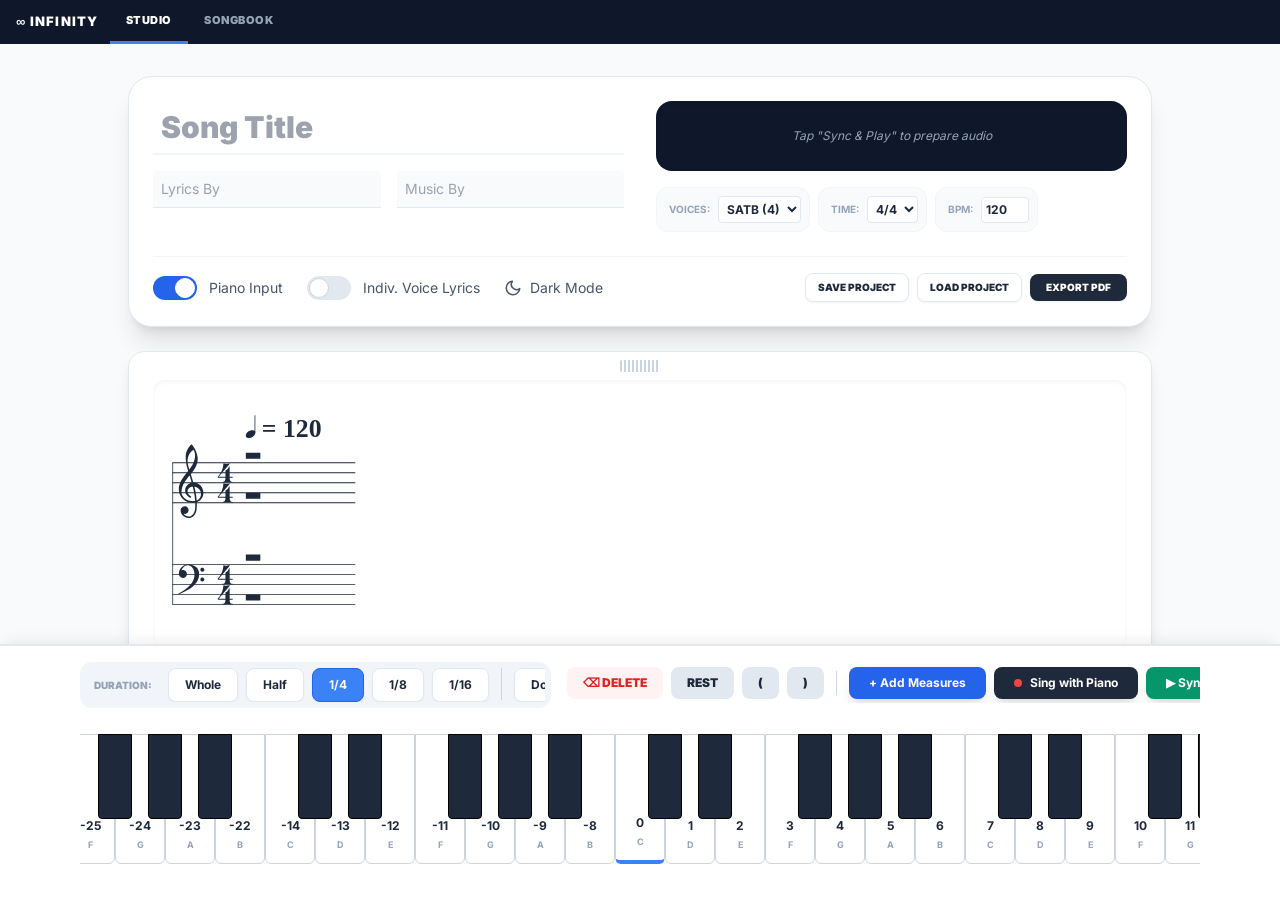
==== index.html @ dc16a998 "v2.0.0" ====
<!DOCTYPE html>
<html lang="en">
<head>
    <meta charset="UTF-8">
    <meta name="viewport" content="width=device-width, initial-scale=1.0">
    <title>Embedded Data</title>
    <style>
        body {
            margin: 0;
            padding: 0;
            overflow: hidden;
        }
        iframe {
            width: 100vw;
            height: 100vh;
            border: none;
        }
    </style>
</head>
<body>

    <iframe src="Data/index.html"></iframe>

</body>
</html>
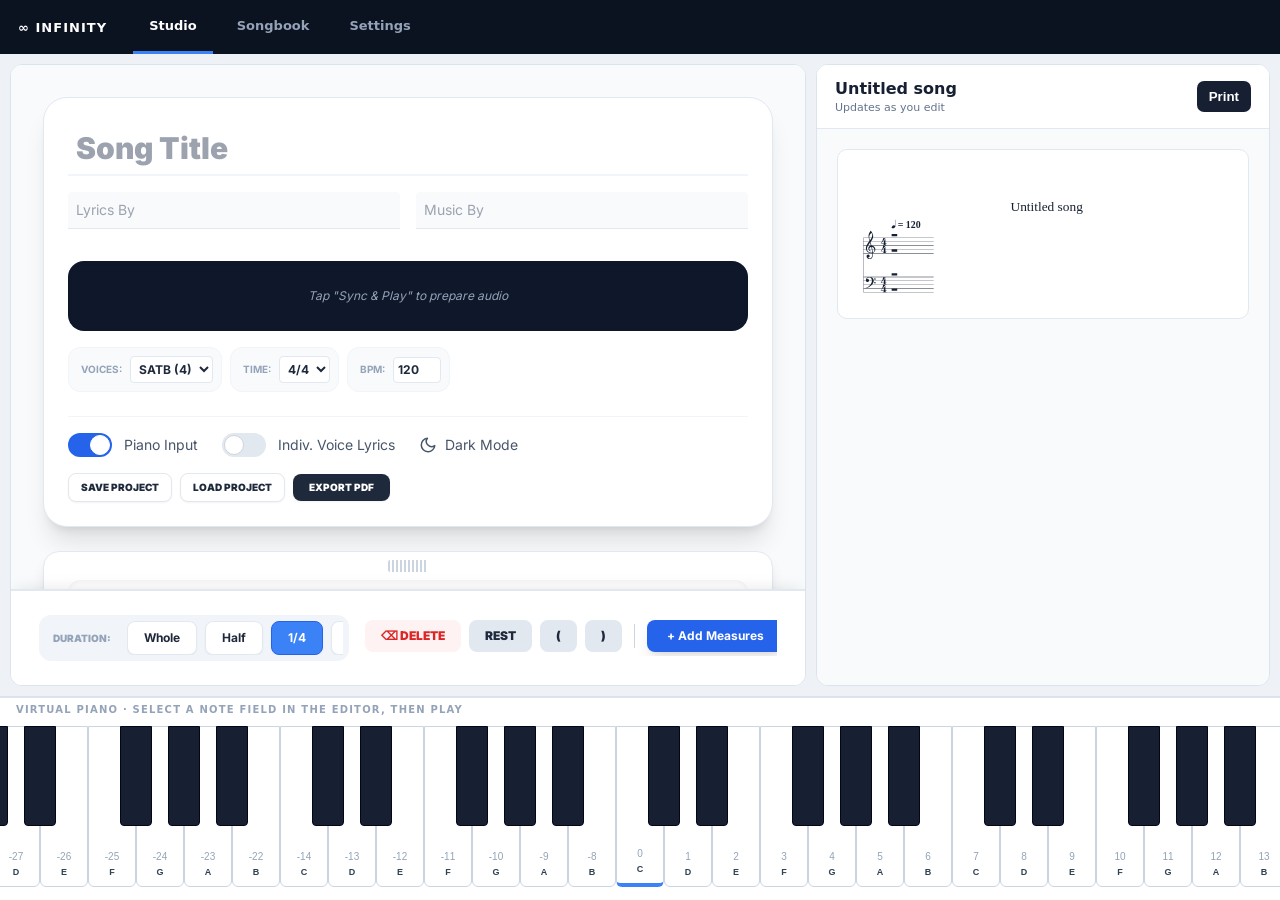
==== commit e7e46c71: "Build a full-screen music workspace shell" ====
--- a/index.html
+++ b/index.html
@@ -1,25 +1,42 @@
-<!DOCTYPE html>
-<html lang="en">
-<head>
-    <meta charset="UTF-8">
-    <meta name="viewport" content="width=device-width, initial-scale=1.0">
-    <title>Embedded Data</title>
-    <style>
-        body {
-            margin: 0;
-            padding: 0;
-            overflow: hidden;
-        }
-        iframe {
-            width: 100vw;
-            height: 100vh;
-            border: none;
-        }
-    </style>
-</head>
-<body>
-
-    <iframe src="Data/index.html"></iframe>
-
-</body>
-</html>
+<!doctype html>
+<html lang="en">
+<head>
+  <meta charset="utf-8">
+  <meta name="viewport" content="width=device-width, initial-scale=1">
+  <meta name="theme-color" content="#0b1220">
+  <title>∞ INFINITY</title>
+  <style>
+    :root { color-scheme: light; font-family: Inter, ui-sans-serif, system-ui, sans-serif; --navy:#0b1220; --line:#dbe3ee; }
+    * { box-sizing:border-box; }
+    html,body { width:100%; height:100%; margin:0; overflow:hidden; }
+    body { display:grid; grid-template-rows:54px minmax(0,1fr) 204px; background:#eef2f7; }
+    #navigation { width:100%; height:54px; border:0; display:block; }
+    #workspace { min-height:0; display:grid; grid-template-columns:minmax(0,1fr) minmax(280px, 36%); gap:10px; padding:10px; }
+    .workspace-frame { border:1px solid var(--line); border-radius:12px; background:#fff; min-width:0; min-height:0; width:100%; height:100%; }
+    #editor-frame { display:block; }
+    #settings-frame { display:none; }
+    #preview-frame { display:block; }
+    #piano-frame { width:100%; height:204px; border:0; display:block; }
+    body.settings-mode #editor-frame, body.settings-mode #preview-frame { display:none; }
+    body.settings-mode #settings-frame { display:block; grid-column:1 / -1; }
+    body.no-piano { grid-template-rows:54px minmax(0,1fr) 0px; }
+    body.no-preview #workspace { grid-template-columns:minmax(0,1fr); }
+    @media (max-width:850px) {
+      body { grid-template-rows:54px minmax(0,1fr) 190px; }
+      #workspace { grid-template-columns:minmax(0,1fr); grid-template-rows:minmax(220px,1fr) minmax(160px,.75fr); }
+      #preview-frame { grid-row:2; }
+      #piano-frame { height:190px; }
+    }
+  </style>
+</head>
+<body>
+  <iframe id="navigation" title="Main navigation" src="Data/navigation.html"></iframe>
+  <main id="workspace">
+    <iframe id="editor-frame" class="workspace-frame" title="Music editor" src="Data/index.html"></iframe>
+    <iframe id="preview-frame" class="workspace-frame" title="Live score preview" src="Data/preview.html"></iframe>
+    <iframe id="settings-frame" class="workspace-frame" title="Settings" src="Data/settings.html"></iframe>
+  </main>
+  <iframe id="piano-frame" title="Virtual piano" src="Data/piano.html"></iframe>
+  <script src="Data/shell.js"></script>
+</body>
+</html>
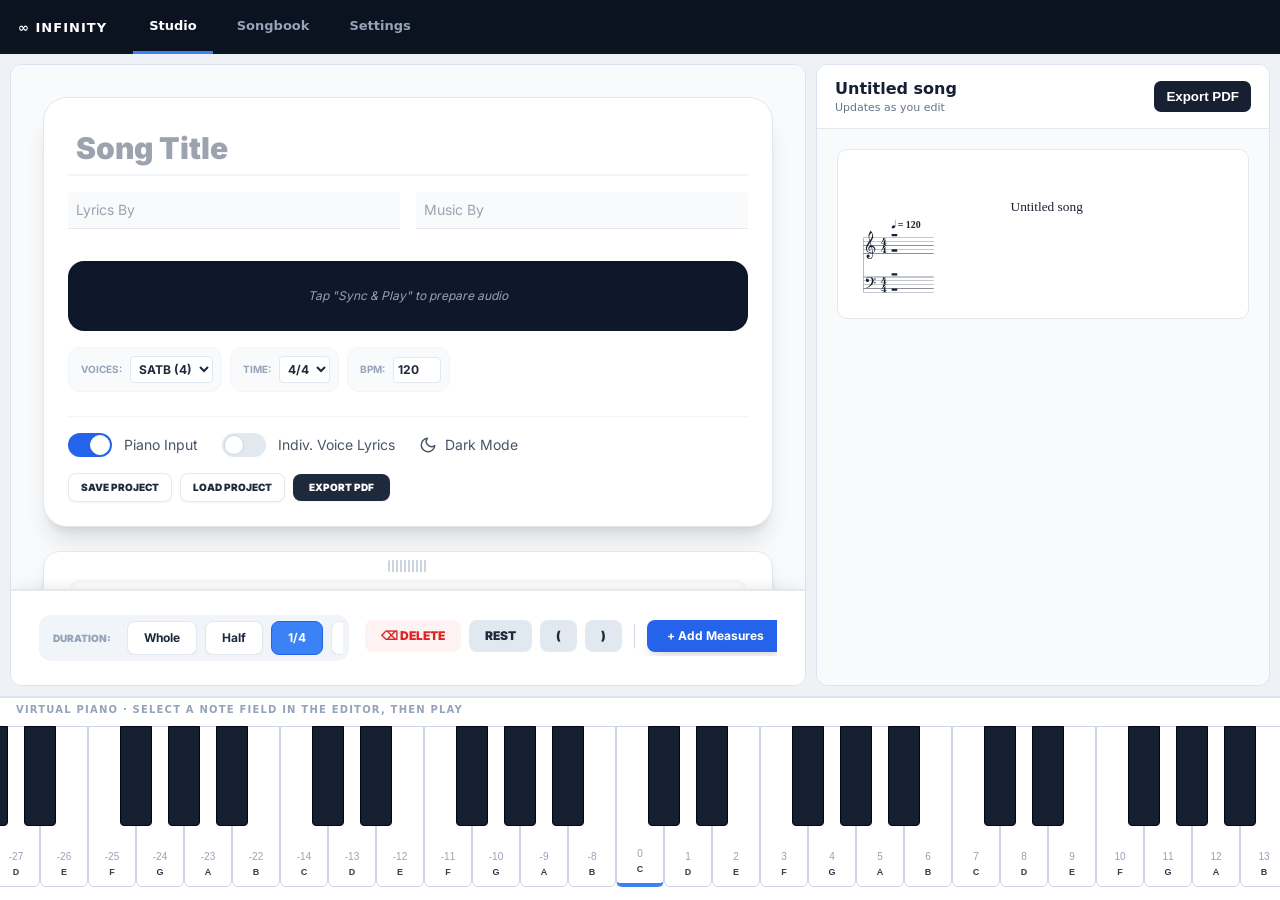
==== commit d8cf3753: "Improve score export and horizontal scrolling" ====
--- a/index.html
+++ b/index.html
@@ -10,7 +10,7 @@
     * { box-sizing:border-box; }
     html,body { width:100%; height:100%; margin:0; overflow:hidden; }
     body { display:grid; grid-template-rows:54px minmax(0,1fr) 204px; background:#eef2f7; }
-    #navigation { width:100%; height:54px; border:0; display:block; }
+    #navigation { position:relative; z-index:5; width:100%; height:54px; border:0; display:block; background:#0b1220; }
     #workspace { min-height:0; display:grid; grid-template-columns:minmax(0,1fr) minmax(280px, 36%); gap:10px; padding:10px; }
     .workspace-frame { border:1px solid var(--line); border-radius:12px; background:#fff; min-width:0; min-height:0; width:100%; height:100%; }
     #editor-frame { display:block; }
@@ -30,13 +30,13 @@
   </style>
 </head>
 <body>
-  <iframe id="navigation" title="Main navigation" src="Data/navigation.html"></iframe>
+  <iframe id="navigation" title="Main navigation" src="./Data/navigation.html"></iframe>
   <main id="workspace">
-    <iframe id="editor-frame" class="workspace-frame" title="Music editor" src="Data/index.html"></iframe>
-    <iframe id="preview-frame" class="workspace-frame" title="Live score preview" src="Data/preview.html"></iframe>
-    <iframe id="settings-frame" class="workspace-frame" title="Settings" src="Data/settings.html"></iframe>
+    <iframe id="editor-frame" class="workspace-frame" title="Music editor" src="./Data/index.html"></iframe>
+    <iframe id="preview-frame" class="workspace-frame" title="Live score preview" src="./Data/preview.html"></iframe>
+    <iframe id="settings-frame" class="workspace-frame" title="Settings" src="./Data/settings.html"></iframe>
   </main>
-  <iframe id="piano-frame" title="Virtual piano" src="Data/piano.html"></iframe>
-  <script src="Data/shell.js"></script>
+  <iframe id="piano-frame" title="Virtual piano" src="./Data/piano.html"></iframe>
+  <script src="./Data/shell.js"></script>
 </body>
 </html>
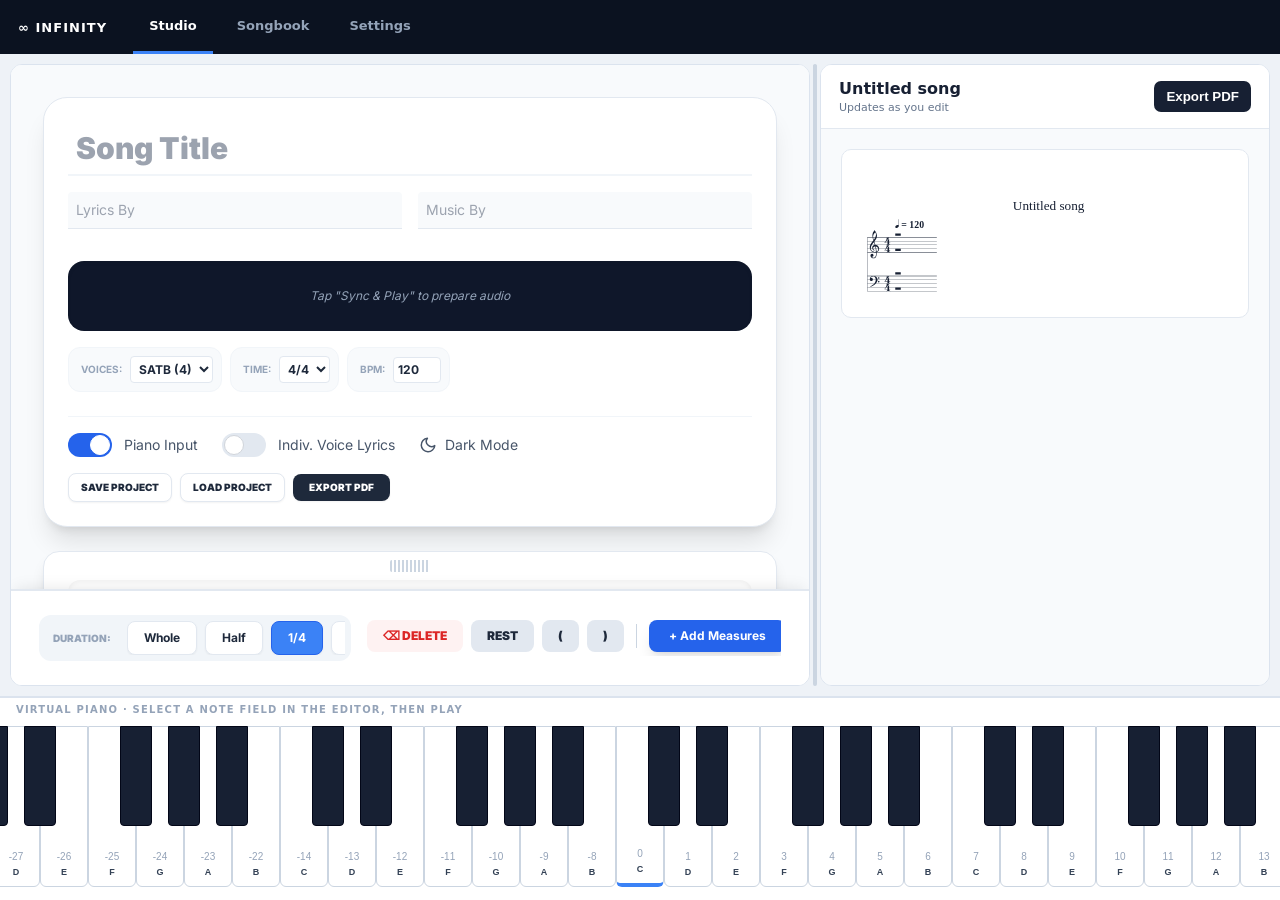
==== commit 3449fc00: "Add resizable editor and score preview" ====
--- a/index.html
+++ b/index.html
@@ -11,20 +11,34 @@
     html,body { width:100%; height:100%; margin:0; overflow:hidden; }
     body { display:grid; grid-template-rows:54px minmax(0,1fr) 204px; background:#eef2f7; }
     #navigation { position:relative; z-index:5; width:100%; height:54px; border:0; display:block; background:#0b1220; }
-    #workspace { min-height:0; display:grid; grid-template-columns:minmax(0,1fr) minmax(280px, 36%); gap:10px; padding:10px; }
+    #workspace { min-height:0; display:grid; grid-template-columns:minmax(0,1fr) 10px minmax(280px,36%); gap:0; padding:10px; }
     .workspace-frame { border:1px solid var(--line); border-radius:12px; background:#fff; min-width:0; min-height:0; width:100%; height:100%; }
     #editor-frame { display:block; }
     #settings-frame { display:none; }
     #preview-frame { display:block; }
+    #workspace-divider { position:relative; z-index:2; cursor:col-resize; touch-action:none; }
+    #workspace-divider::after { content:""; position:absolute; top:0; bottom:0; left:3px; width:4px; border-radius:4px; background:#cbd5e1; transition:background .15s; }
+    #workspace-divider:hover::after, body.resizing #workspace-divider::after { background:#3b82f6; }
     #piano-frame { width:100%; height:204px; border:0; display:block; }
+    #restore-preview { display:none; position:fixed; z-index:20; right:0; top:50%; transform:translateY(-50%); border:1px solid #cbd5e1; border-right:0; border-radius:10px 0 0 10px; padding:12px 10px; background:#0b1220; color:#fff; font:700 12px system-ui,sans-serif; writing-mode:vertical-rl; cursor:pointer; box-shadow:0 4px 14px #0b122033; }
+    body.preview-collapsed #workspace { grid-template-columns:minmax(0,1fr); }
+    body.preview-collapsed #preview-frame, body.preview-collapsed #workspace-divider { display:none; }
+    body.preview-collapsed #restore-preview { display:block; }
+    body.no-preview #workspace { grid-template-columns:minmax(0,1fr); }
+    body.no-preview #workspace-divider, body.no-preview #restore-preview { display:none; }
     body.settings-mode #editor-frame, body.settings-mode #preview-frame { display:none; }
     body.settings-mode #settings-frame { display:block; grid-column:1 / -1; }
+    body.settings-mode #workspace-divider, body.settings-mode #restore-preview { display:none; }
     body.no-piano { grid-template-rows:54px minmax(0,1fr) 0px; }
-    body.no-preview #workspace { grid-template-columns:minmax(0,1fr); }
     @media (max-width:850px) {
       body { grid-template-rows:54px minmax(0,1fr) 190px; }
-      #workspace { grid-template-columns:minmax(0,1fr); grid-template-rows:minmax(220px,1fr) minmax(160px,.75fr); }
-      #preview-frame { grid-row:2; }
+      #workspace { grid-template-columns:minmax(0,1fr); grid-template-rows:minmax(220px,1fr) 10px minmax(160px,.75fr); }
+      #editor-frame { grid-row:1; }
+      #workspace-divider { grid-row:2; cursor:row-resize; }
+      #workspace-divider::after { top:3px; bottom:auto; left:0; right:0; width:auto; height:4px; }
+      #preview-frame { grid-row:3; }
+      body.preview-collapsed #workspace { grid-template-rows:minmax(0,1fr); }
+      body.no-preview #workspace { grid-template-rows:minmax(0,1fr); }
       #piano-frame { height:190px; }
     }
   </style>
@@ -33,9 +47,11 @@
   <iframe id="navigation" title="Main navigation" src="./Data/navigation.html"></iframe>
   <main id="workspace">
     <iframe id="editor-frame" class="workspace-frame" title="Music editor" src="./Data/index.html"></iframe>
+    <div id="workspace-divider" role="separator" aria-label="Resize editor and score preview" aria-orientation="vertical" tabindex="0"></div>
     <iframe id="preview-frame" class="workspace-frame" title="Live score preview" src="./Data/preview.html"></iframe>
     <iframe id="settings-frame" class="workspace-frame" title="Settings" src="./Data/settings.html"></iframe>
   </main>
+  <button id="restore-preview" type="button" aria-label="Show score preview" title="Show score preview">Show score</button>
   <iframe id="piano-frame" title="Virtual piano" src="./Data/piano.html"></iframe>
   <script src="./Data/shell.js"></script>
 </body>
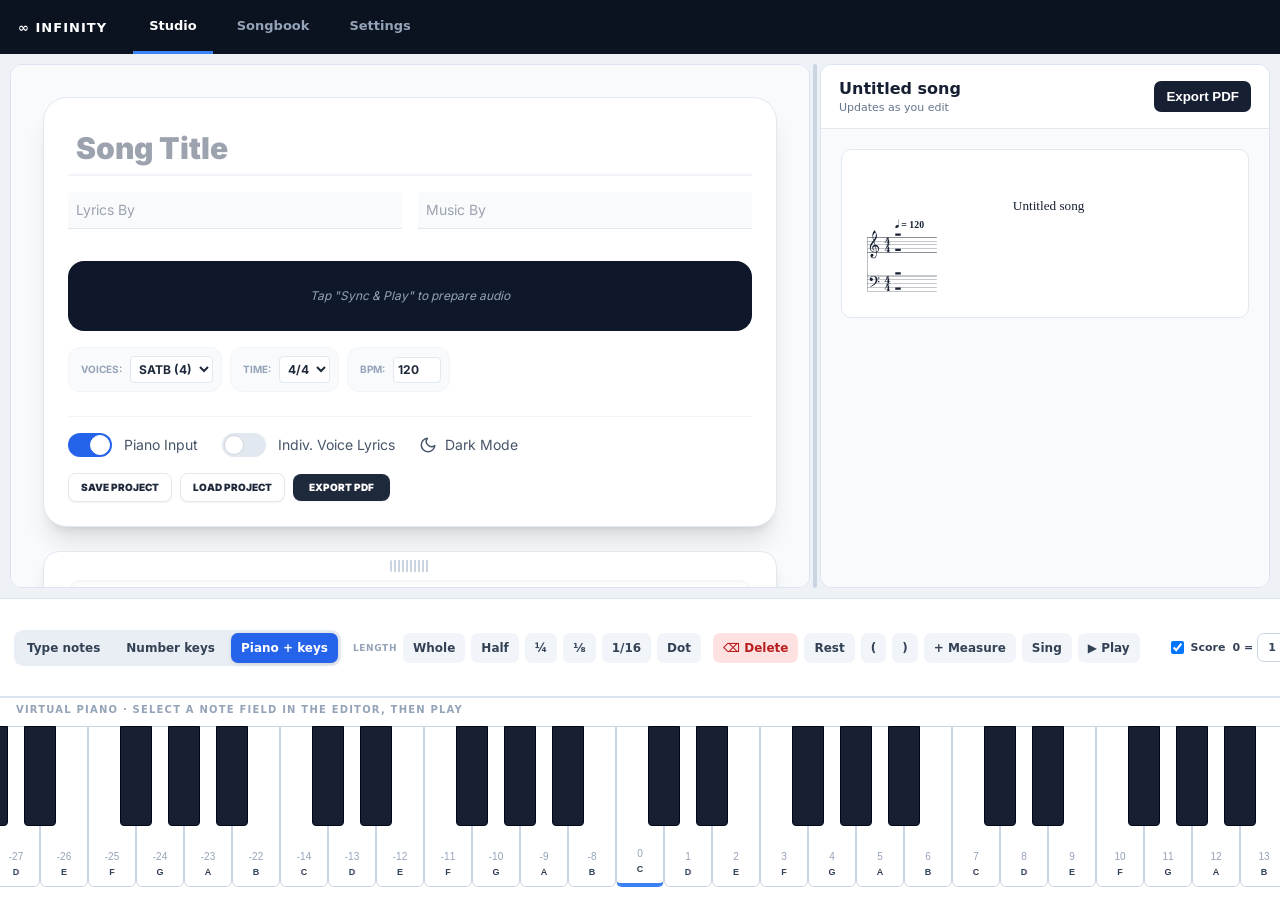
==== commit 84833cb7: "Add shared music controls and improve piano input modes" ====
--- a/index.html
+++ b/index.html
@@ -9,7 +9,7 @@
     :root { color-scheme: light; font-family: Inter, ui-sans-serif, system-ui, sans-serif; --navy:#0b1220; --line:#dbe3ee; }
     * { box-sizing:border-box; }
     html,body { width:100%; height:100%; margin:0; overflow:hidden; }
-    body { display:grid; grid-template-rows:54px minmax(0,1fr) 204px; background:#eef2f7; }
+    body { display:grid; grid-template-rows:54px minmax(0,1fr) 98px 204px; background:#eef2f7; }
     #navigation { position:relative; z-index:5; width:100%; height:54px; border:0; display:block; background:#0b1220; }
     #workspace { min-height:0; display:grid; grid-template-columns:minmax(0,1fr) 10px minmax(280px,36%); gap:0; padding:10px; }
     .workspace-frame { border:1px solid var(--line); border-radius:12px; background:#fff; min-width:0; min-height:0; width:100%; height:100%; }
@@ -20,6 +20,7 @@
     #workspace-divider::after { content:""; position:absolute; top:0; bottom:0; left:3px; width:4px; border-radius:4px; background:#cbd5e1; transition:background .15s; }
     #workspace-divider:hover::after, body.resizing #workspace-divider::after { background:#3b82f6; }
     #piano-frame { width:100%; height:204px; border:0; display:block; }
+    #controls-frame { width:100%; height:98px; border:0; display:block; }
     #restore-preview { display:none; position:fixed; z-index:20; right:0; top:50%; transform:translateY(-50%); border:1px solid #cbd5e1; border-right:0; border-radius:10px 0 0 10px; padding:12px 10px; background:#0b1220; color:#fff; font:700 12px system-ui,sans-serif; writing-mode:vertical-rl; cursor:pointer; box-shadow:0 4px 14px #0b122033; }
     body.preview-collapsed #workspace { grid-template-columns:minmax(0,1fr); }
     body.preview-collapsed #preview-frame, body.preview-collapsed #workspace-divider { display:none; }
@@ -29,9 +30,10 @@
     body.settings-mode #editor-frame, body.settings-mode #preview-frame { display:none; }
     body.settings-mode #settings-frame { display:block; grid-column:1 / -1; }
     body.settings-mode #workspace-divider, body.settings-mode #restore-preview { display:none; }
-    body.no-piano { grid-template-rows:54px minmax(0,1fr) 0px; }
+    body.no-piano { grid-template-rows:54px minmax(0,1fr) 98px 0px; }
     @media (max-width:850px) {
-      body { grid-template-rows:54px minmax(0,1fr) 190px; }
+      body { grid-template-rows:54px minmax(0,1fr) 112px 190px; }
+      body.no-piano { grid-template-rows:54px minmax(0,1fr) 112px 0px; }
       #workspace { grid-template-columns:minmax(0,1fr); grid-template-rows:minmax(220px,1fr) 10px minmax(160px,.75fr); }
       #editor-frame { grid-row:1; }
       #workspace-divider { grid-row:2; cursor:row-resize; }
@@ -40,6 +42,7 @@
       body.preview-collapsed #workspace { grid-template-rows:minmax(0,1fr); }
       body.no-preview #workspace { grid-template-rows:minmax(0,1fr); }
       #piano-frame { height:190px; }
+      #controls-frame { height:112px; }
     }
   </style>
 </head>
@@ -52,6 +55,7 @@
     <iframe id="settings-frame" class="workspace-frame" title="Settings" src="./Data/settings.html"></iframe>
   </main>
   <button id="restore-preview" type="button" aria-label="Show score preview" title="Show score preview">Show score</button>
+  <iframe id="controls-frame" title="Music controls" src="./Data/controls.html"></iframe>
   <iframe id="piano-frame" title="Virtual piano" src="./Data/piano.html"></iframe>
   <script src="./Data/shell.js"></script>
 </body>
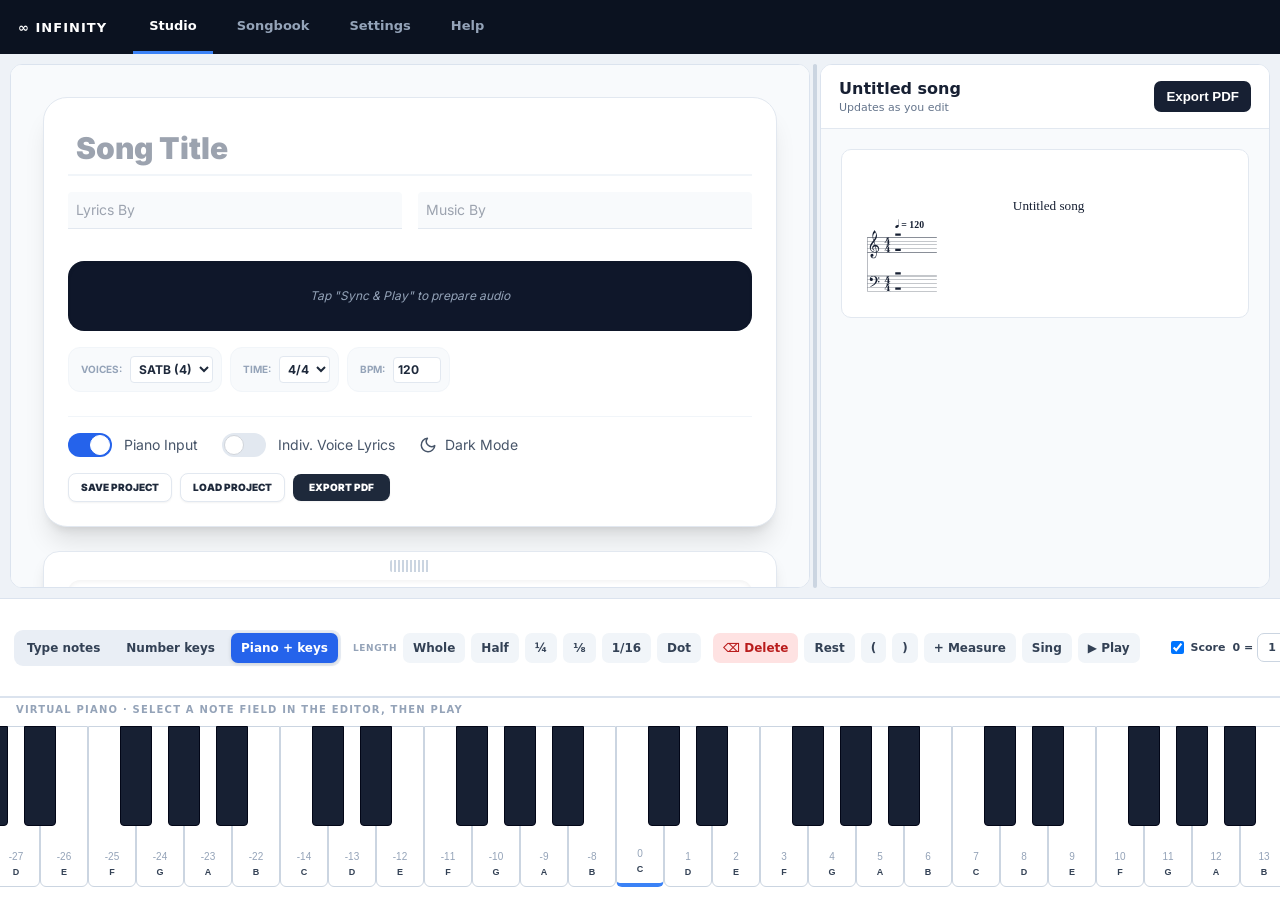
==== commit c4f184e4: "Add help page and improve editor keyboard navigation" ====
--- a/index.html
+++ b/index.html
@@ -15,6 +15,7 @@
     .workspace-frame { border:1px solid var(--line); border-radius:12px; background:#fff; min-width:0; min-height:0; width:100%; height:100%; }
     #editor-frame { display:block; }
     #settings-frame { display:none; }
+    #help-frame { display:none; }
     #preview-frame { display:block; }
     #workspace-divider { position:relative; z-index:2; cursor:col-resize; touch-action:none; }
     #workspace-divider::after { content:""; position:absolute; top:0; bottom:0; left:3px; width:4px; border-radius:4px; background:#cbd5e1; transition:background .15s; }
@@ -29,6 +30,8 @@
     body.no-preview #workspace-divider, body.no-preview #restore-preview { display:none; }
     body.settings-mode #editor-frame, body.settings-mode #preview-frame { display:none; }
     body.settings-mode #settings-frame { display:block; grid-column:1 / -1; }
+    body.help-mode #editor-frame, body.help-mode #preview-frame, body.help-mode #settings-frame { display:none; }
+    body.help-mode #help-frame { display:block; grid-column:1 / -1; }
     body.settings-mode #workspace-divider, body.settings-mode #restore-preview { display:none; }
     body.no-piano { grid-template-rows:54px minmax(0,1fr) 98px 0px; }
     @media (max-width:850px) {
@@ -53,6 +56,7 @@
     <div id="workspace-divider" role="separator" aria-label="Resize editor and score preview" aria-orientation="vertical" tabindex="0"></div>
     <iframe id="preview-frame" class="workspace-frame" title="Live score preview" src="./Data/preview.html"></iframe>
     <iframe id="settings-frame" class="workspace-frame" title="Settings" src="./Data/settings.html"></iframe>
+    <iframe id="help-frame" class="workspace-frame" title="Help" src="./Data/help.html"></iframe>
   </main>
   <button id="restore-preview" type="button" aria-label="Show score preview" title="Show score preview">Show score</button>
   <iframe id="controls-frame" title="Music controls" src="./Data/controls.html"></iframe>
